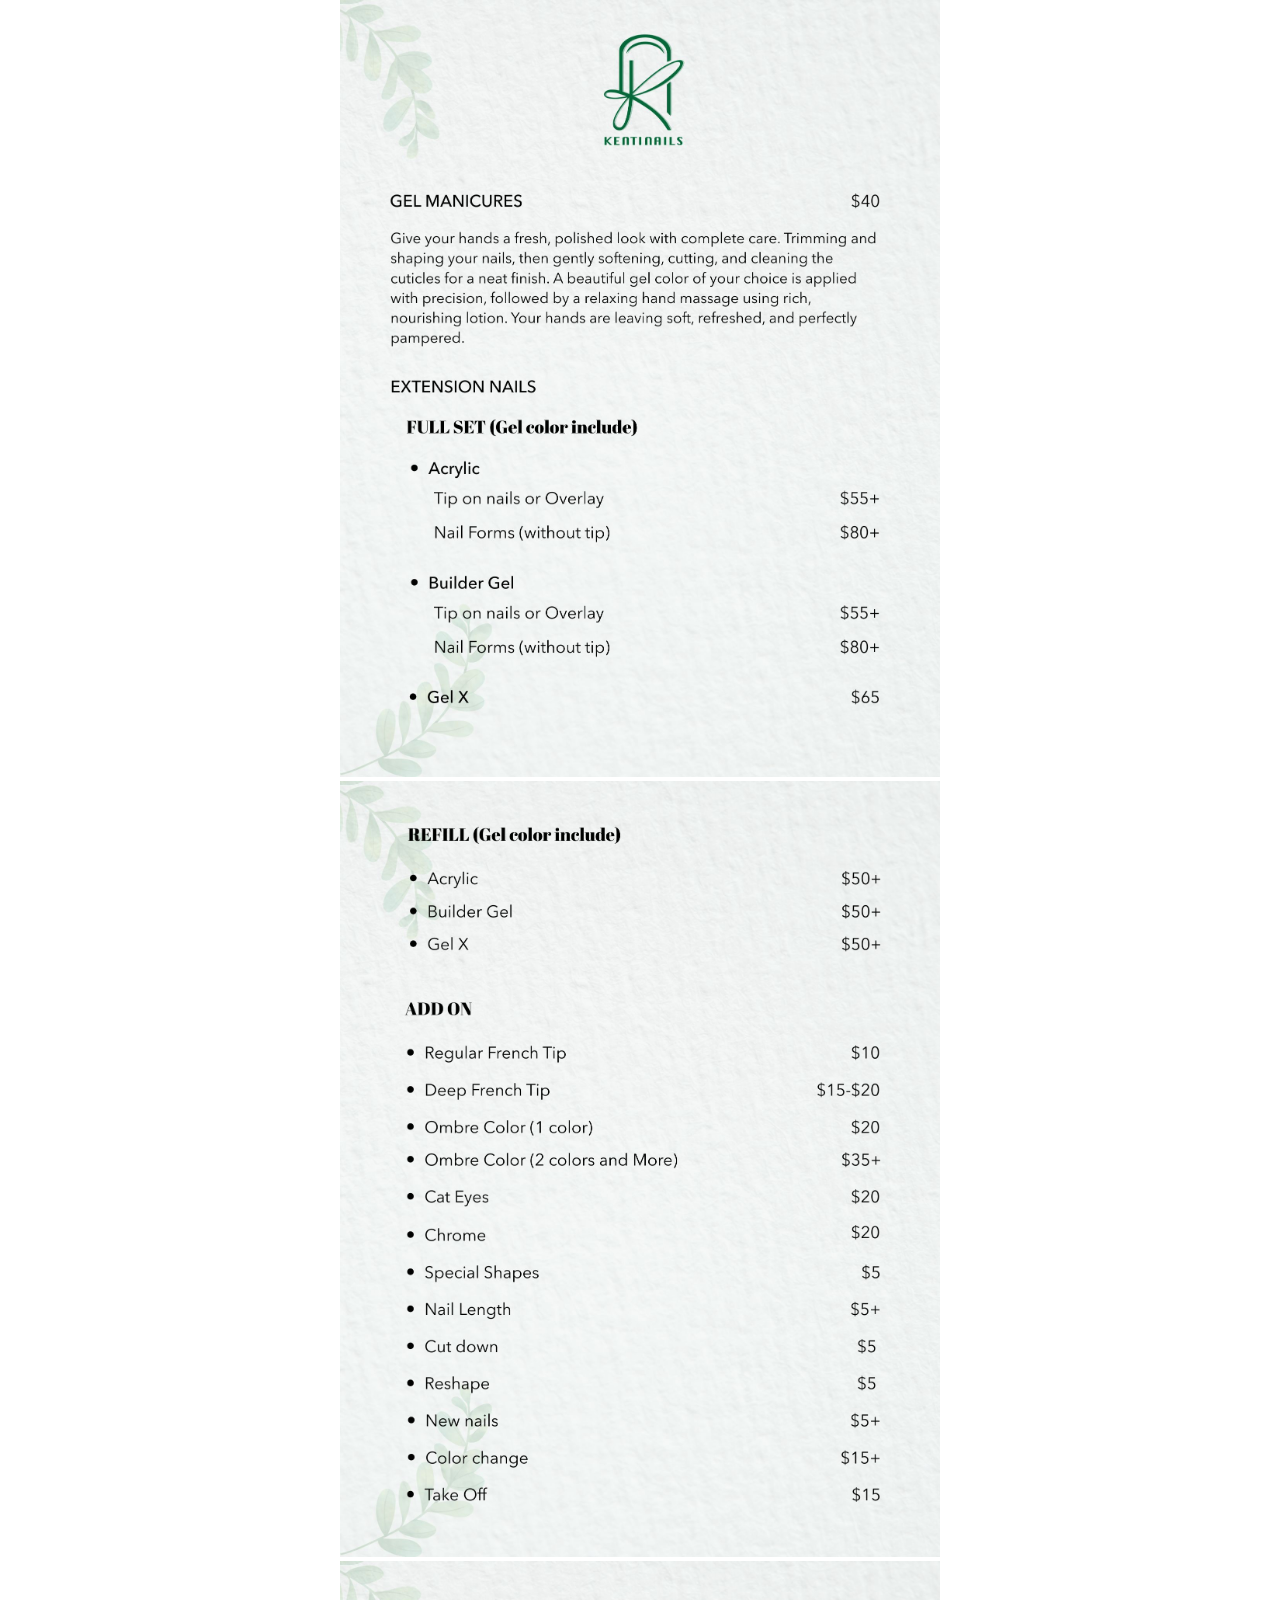
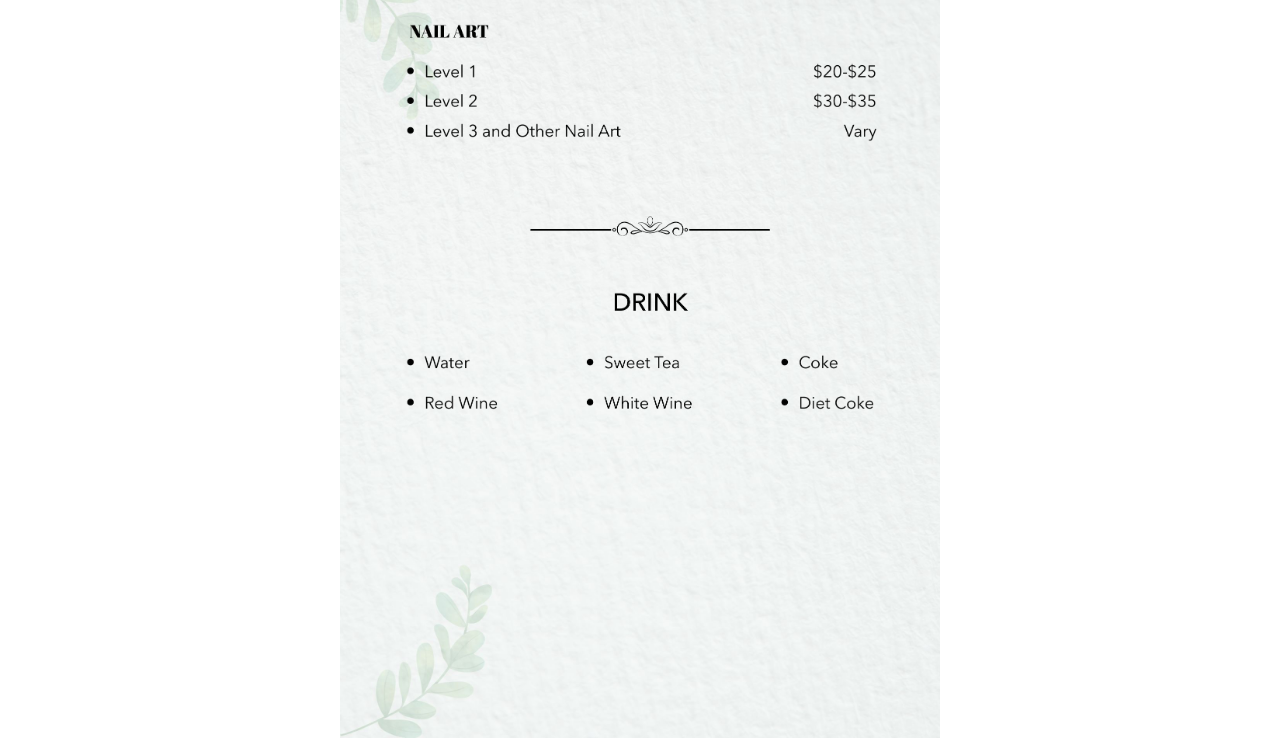
==== index.html @ a051c8b9 "Rename menu.html to index.html" ====
<!DOCTYPE html>
<html lang="en">
<head>
    <meta charset="UTF-8">
    <meta name="viewport" content="width=device-width, initial-scale=1.0">
    <title>Menu Prices</title>
    <link rel="icon" type="image/png" href="Favicon/Logo_Wordmark_MainGreenBG.jpg">
    <link rel="stylesheet" href="menu.css">
</head>
<body>


    <div class="wrapper">
    <img class="img-menu1" src="Images/MENU PRICE 1 update.jpg" alt="Menu Prices 1">
    <img class="img-menu1" src="Images/MENU PRICE 2 update.jpg" alt="Menu Prices 2">
    <img class="img-menu1" src="Images/MENU PRICE 3 update.jpg" alt="Menu Prices 3">
    

    </div>
</body>
</html>
---- menu.css ----
*{
    margin: 0;
    padding: 0;
  }

  .wrapper{
    width: 100%;
  }

 .img-menu1{
    width: 100%;
 }

 .img-menu2{
    width: 100%;
 }

 @media only screen and (min-width:768px) {
    .wrapper{
        width: 600px;
        margin: 0 auto;
    
      }
    }
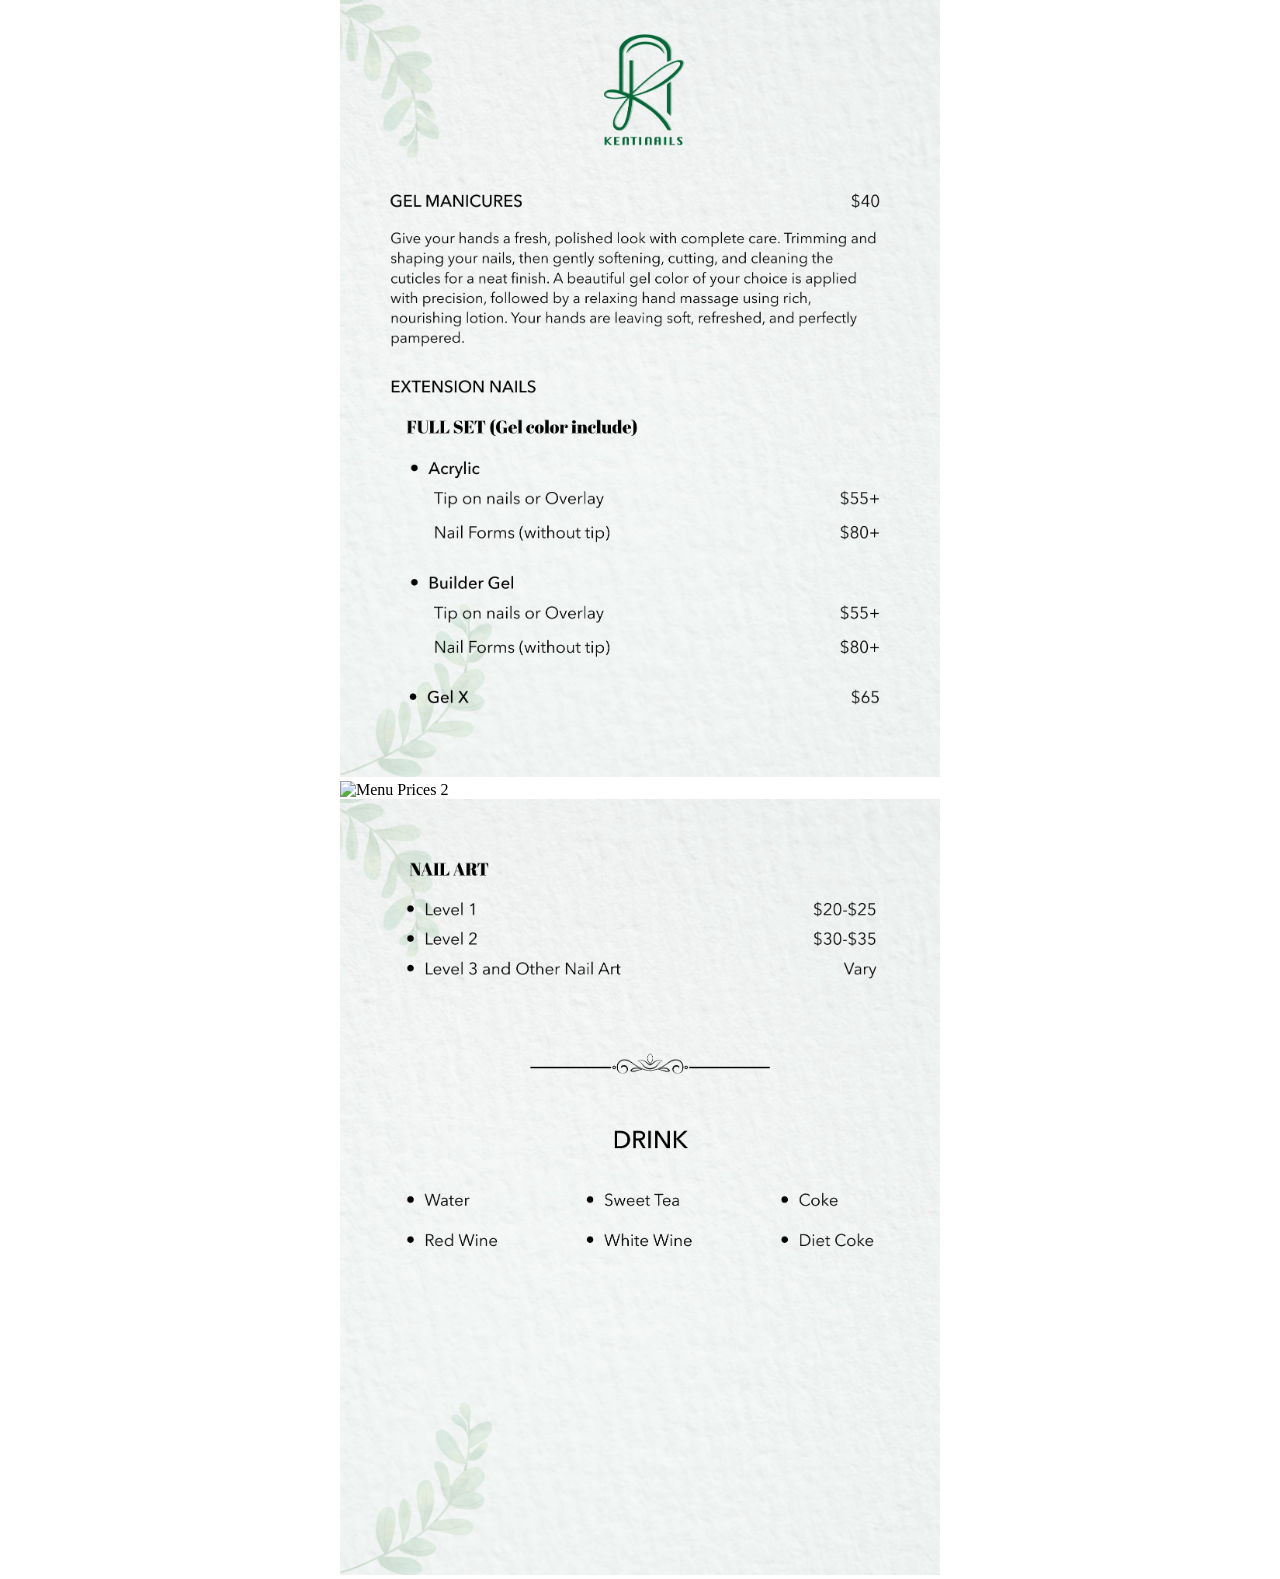
==== commit 98219f7d: "Update index.html" ====
--- a/index.html
+++ b/index.html
@@ -12,7 +12,7 @@
 
     <div class="wrapper">
     <img class="img-menu1" src="Images/MENU PRICE 1 update.jpg" alt="Menu Prices 1">
-    <img class="img-menu1" src="Images/MENU PRICE 2 update.jpg" alt="Menu Prices 2">
+    <img class="img-menu1" src="Images/MENU PRICE 2 up2.jpg" alt="Menu Prices 2">
     <img class="img-menu1" src="Images/MENU PRICE 3 update.jpg" alt="Menu Prices 3">
     
 
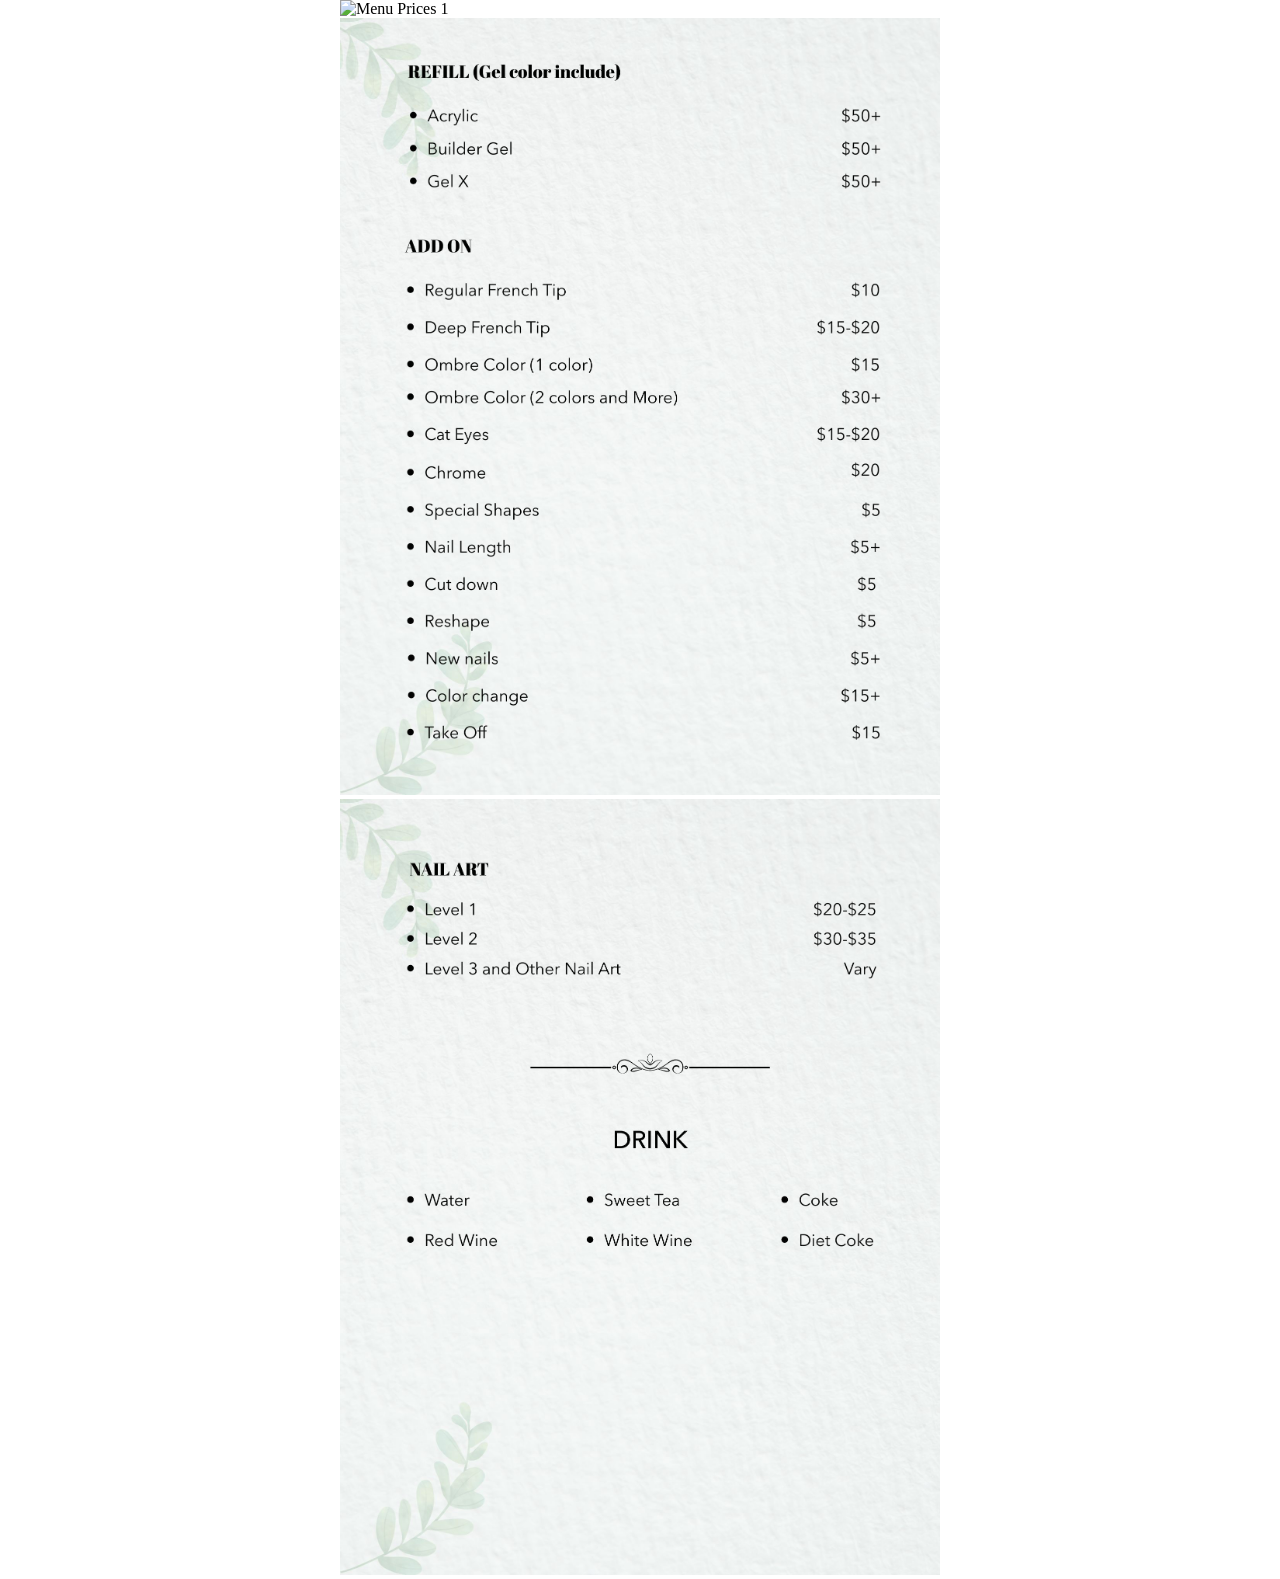
==== commit 18b6b5f6: "Update index.html" ====
--- a/index.html
+++ b/index.html
@@ -11,7 +11,7 @@
 
 
     <div class="wrapper">
-    <img class="img-menu1" src="Images/MENU PRICE 1 update.jpg" alt="Menu Prices 1">
+    <img class="img-menu1" src="Images/MENU PRICE 1 up2.jpg" alt="Menu Prices 1">
     <img class="img-menu1" src="Images/MENU PRICE 2 up2.jpg" alt="Menu Prices 2">
     <img class="img-menu1" src="Images/MENU PRICE 3 update.jpg" alt="Menu Prices 3">
     
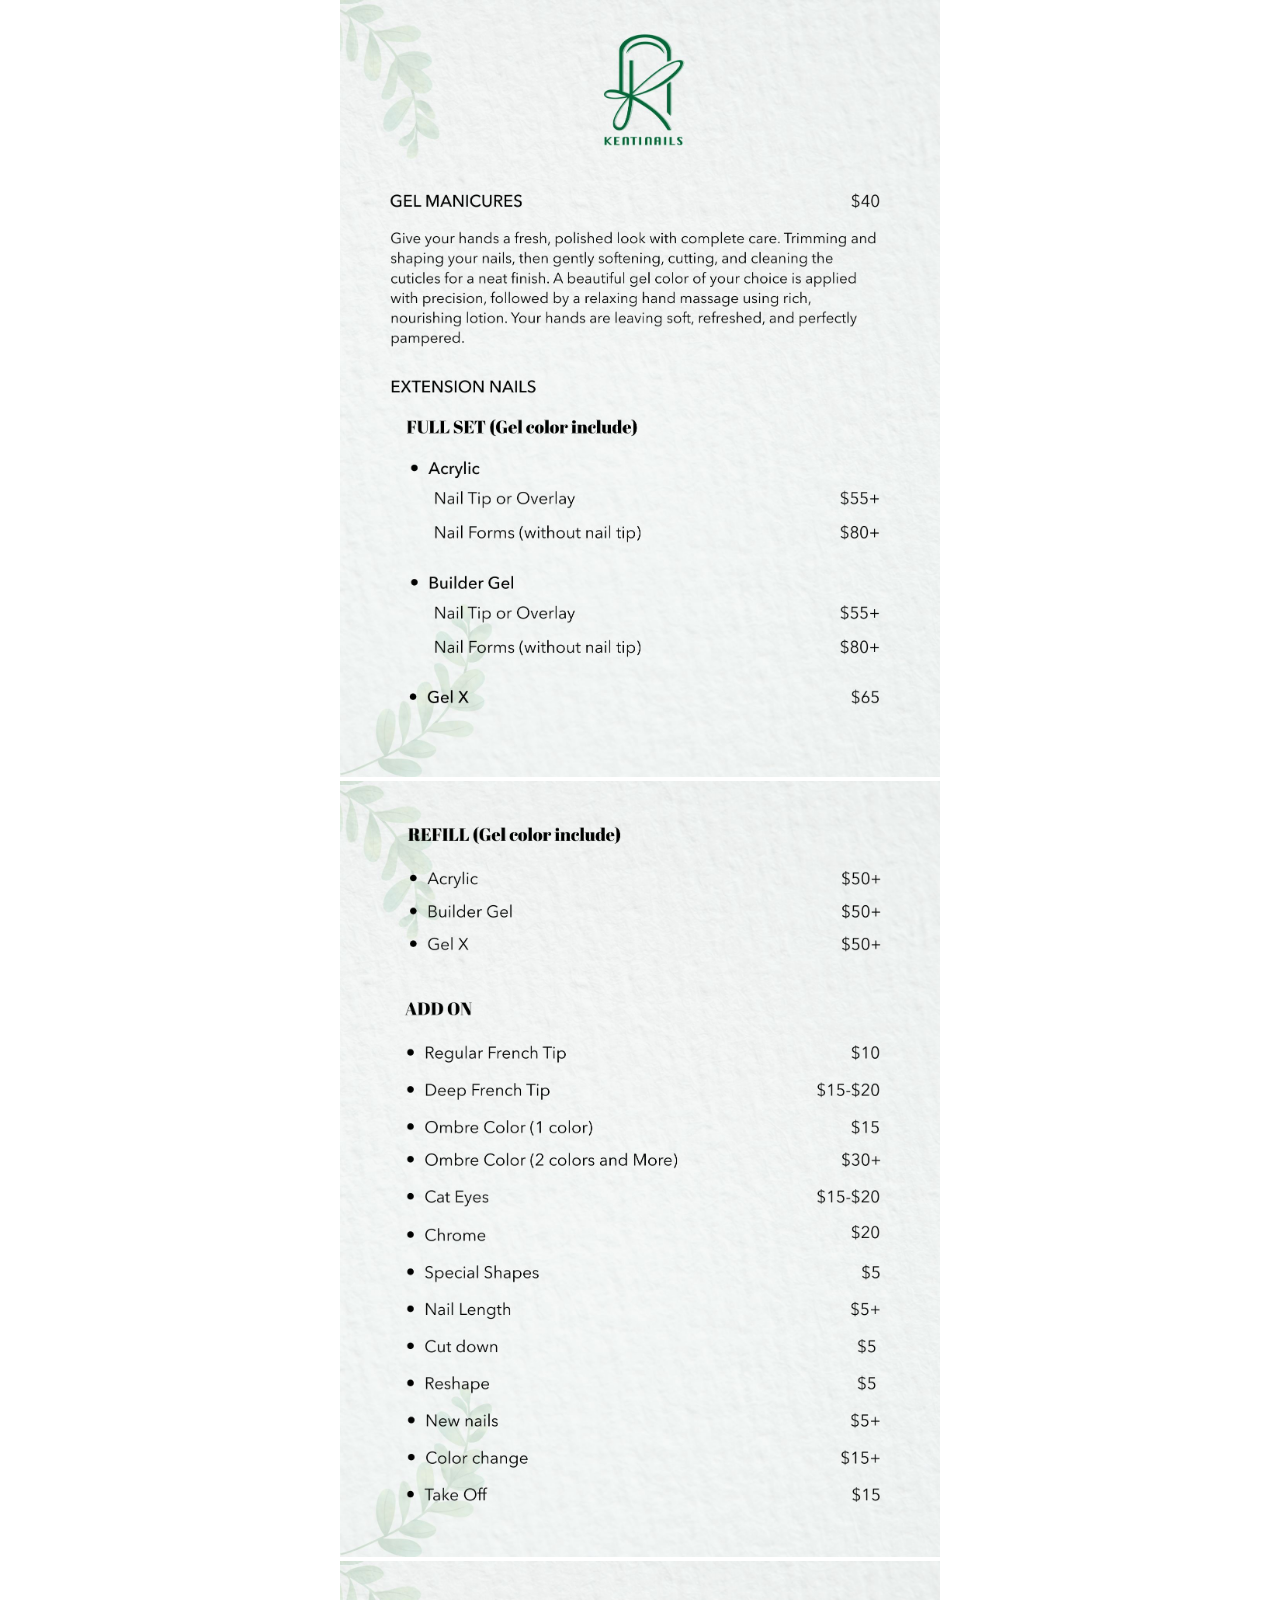
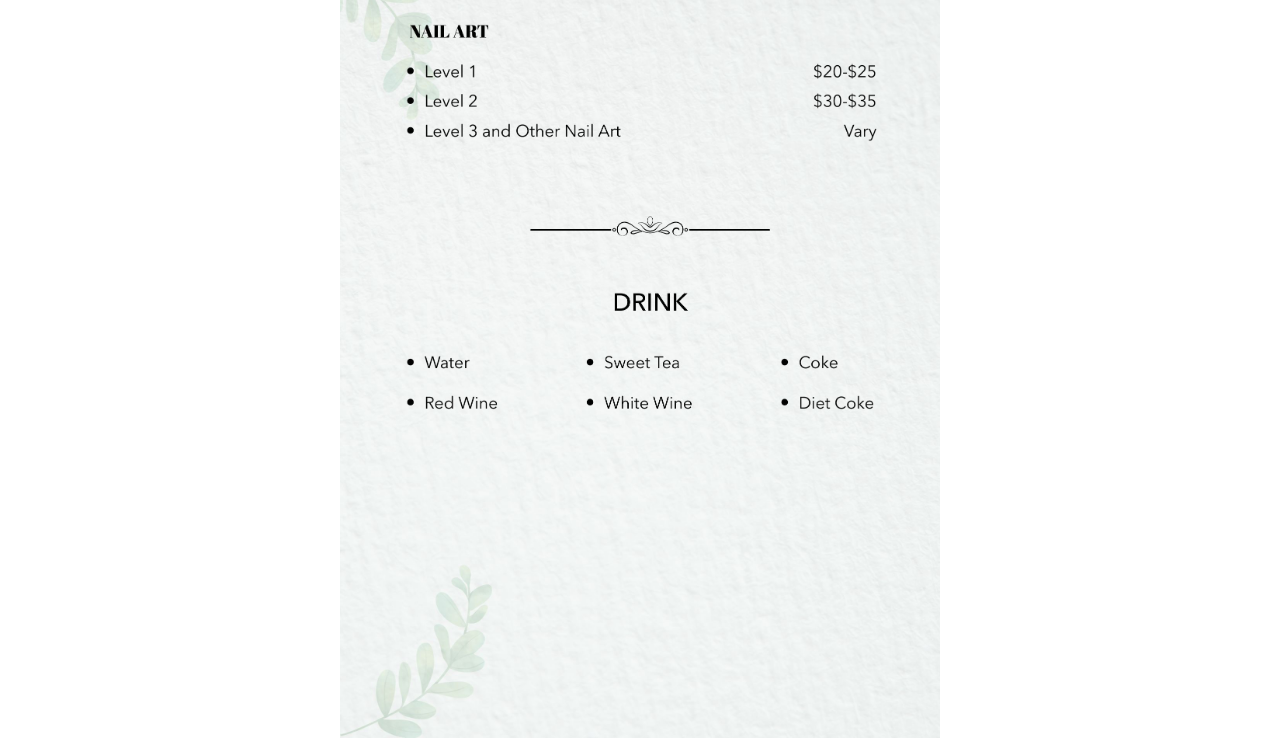
==== commit 3fe32f1b: "Update index.html" ====
--- a/index.html
+++ b/index.html
@@ -11,7 +11,7 @@
 
 
     <div class="wrapper">
-    <img class="img-menu1" src="Images/MENU PRICE 1 up2.jpg" alt="Menu Prices 1">
+    <img class="img-menu1" src="Images/MENU PRICE 1 up3.jpg" alt="Menu Prices 1">
     <img class="img-menu1" src="Images/MENU PRICE 2 up2.jpg" alt="Menu Prices 2">
     <img class="img-menu1" src="Images/MENU PRICE 3 update.jpg" alt="Menu Prices 3">
     
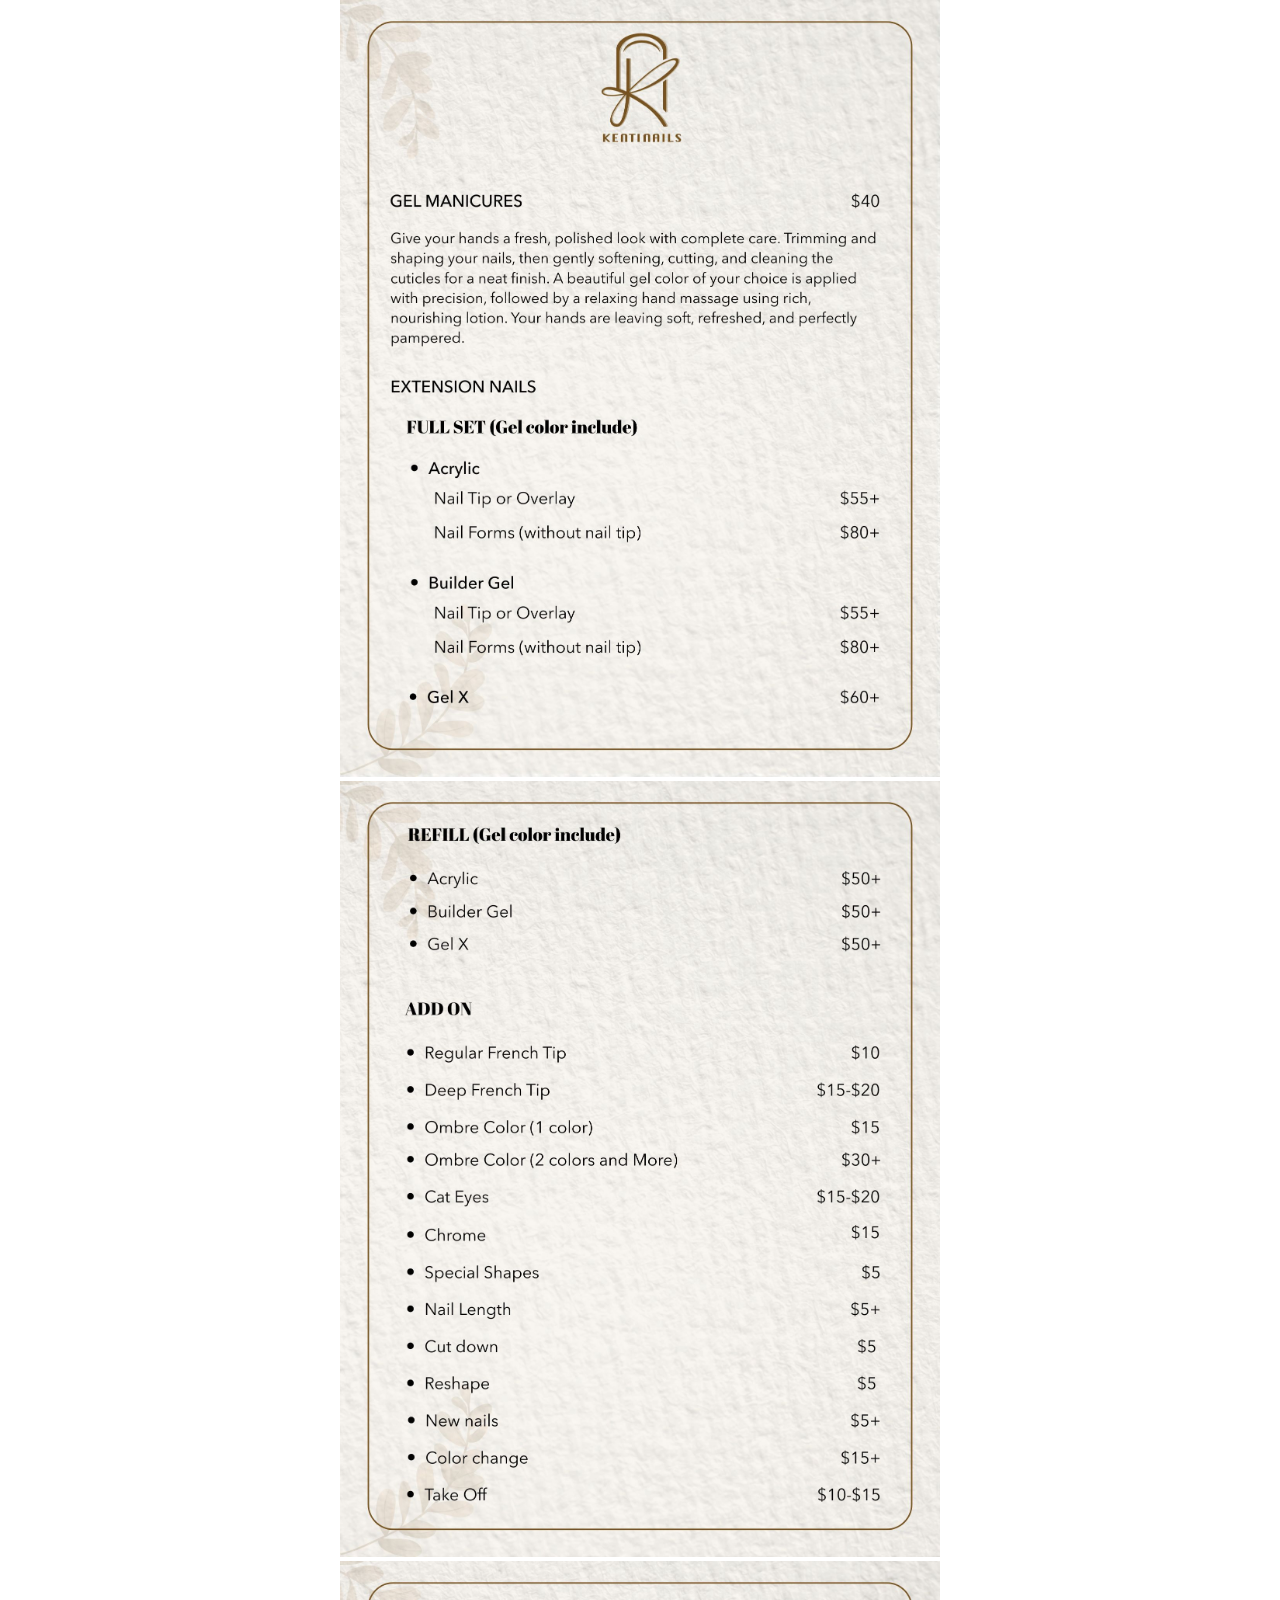
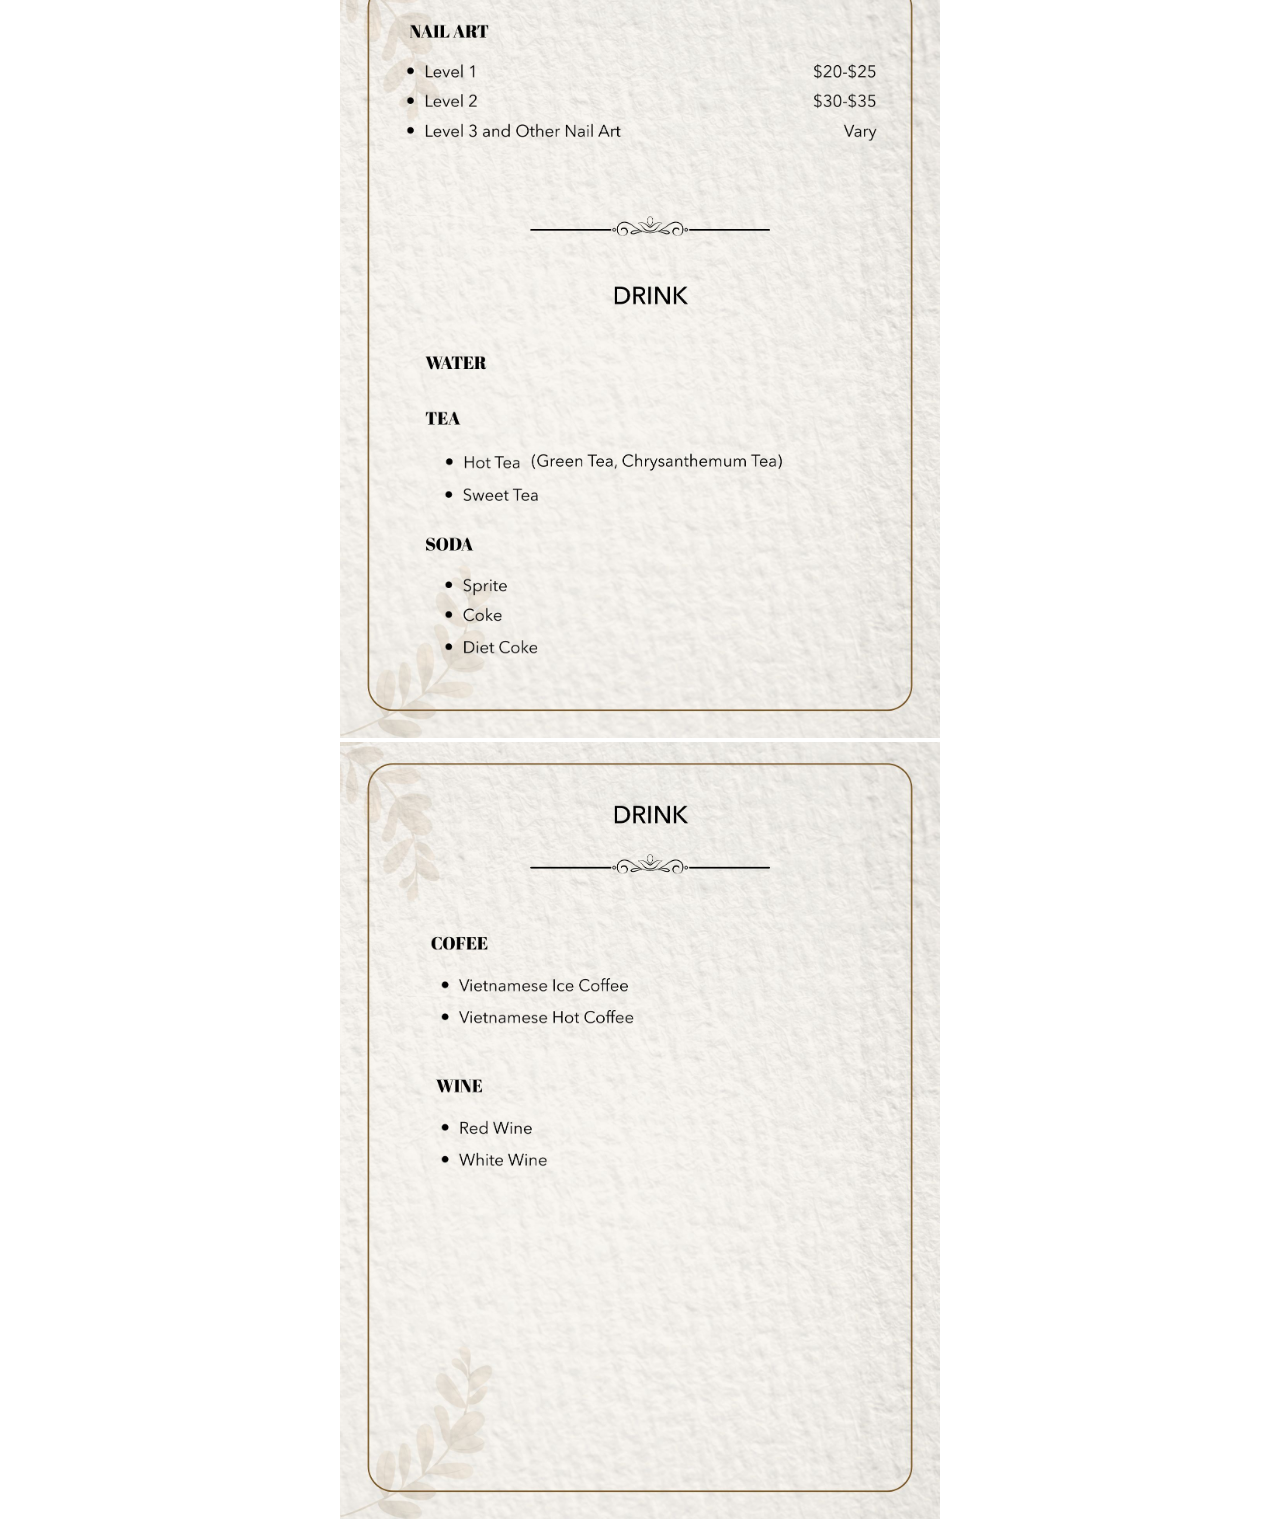
==== commit 1f597447: "Update index.html" ====
--- a/index.html
+++ b/index.html
@@ -11,9 +11,10 @@
 
 
     <div class="wrapper">
-    <img class="img-menu1" src="Images/MENU PRICE 1 up3.jpg" alt="Menu Prices 1">
-    <img class="img-menu1" src="Images/MENU PRICE 2 up2.jpg" alt="Menu Prices 2">
-    <img class="img-menu1" src="Images/MENU PRICE 3 update.jpg" alt="Menu Prices 3">
+    <img class="img-menu1" src="Images/MENU PRICE 1 up4.jpg" alt="Menu Prices 1">
+    <img class="img-menu1" src="Images/MENU PRICE 2 up4.jpg" alt="Menu Prices 2">
+    <img class="img-menu1" src="Images/MENU PRICE 3 up 4.jpg" alt="Menu Prices 3">
+    <img class="img-menu1" src="Images/MENU PRICE 4 up4.jpg" alt="Menu Prices 4">
     
 
     </div>
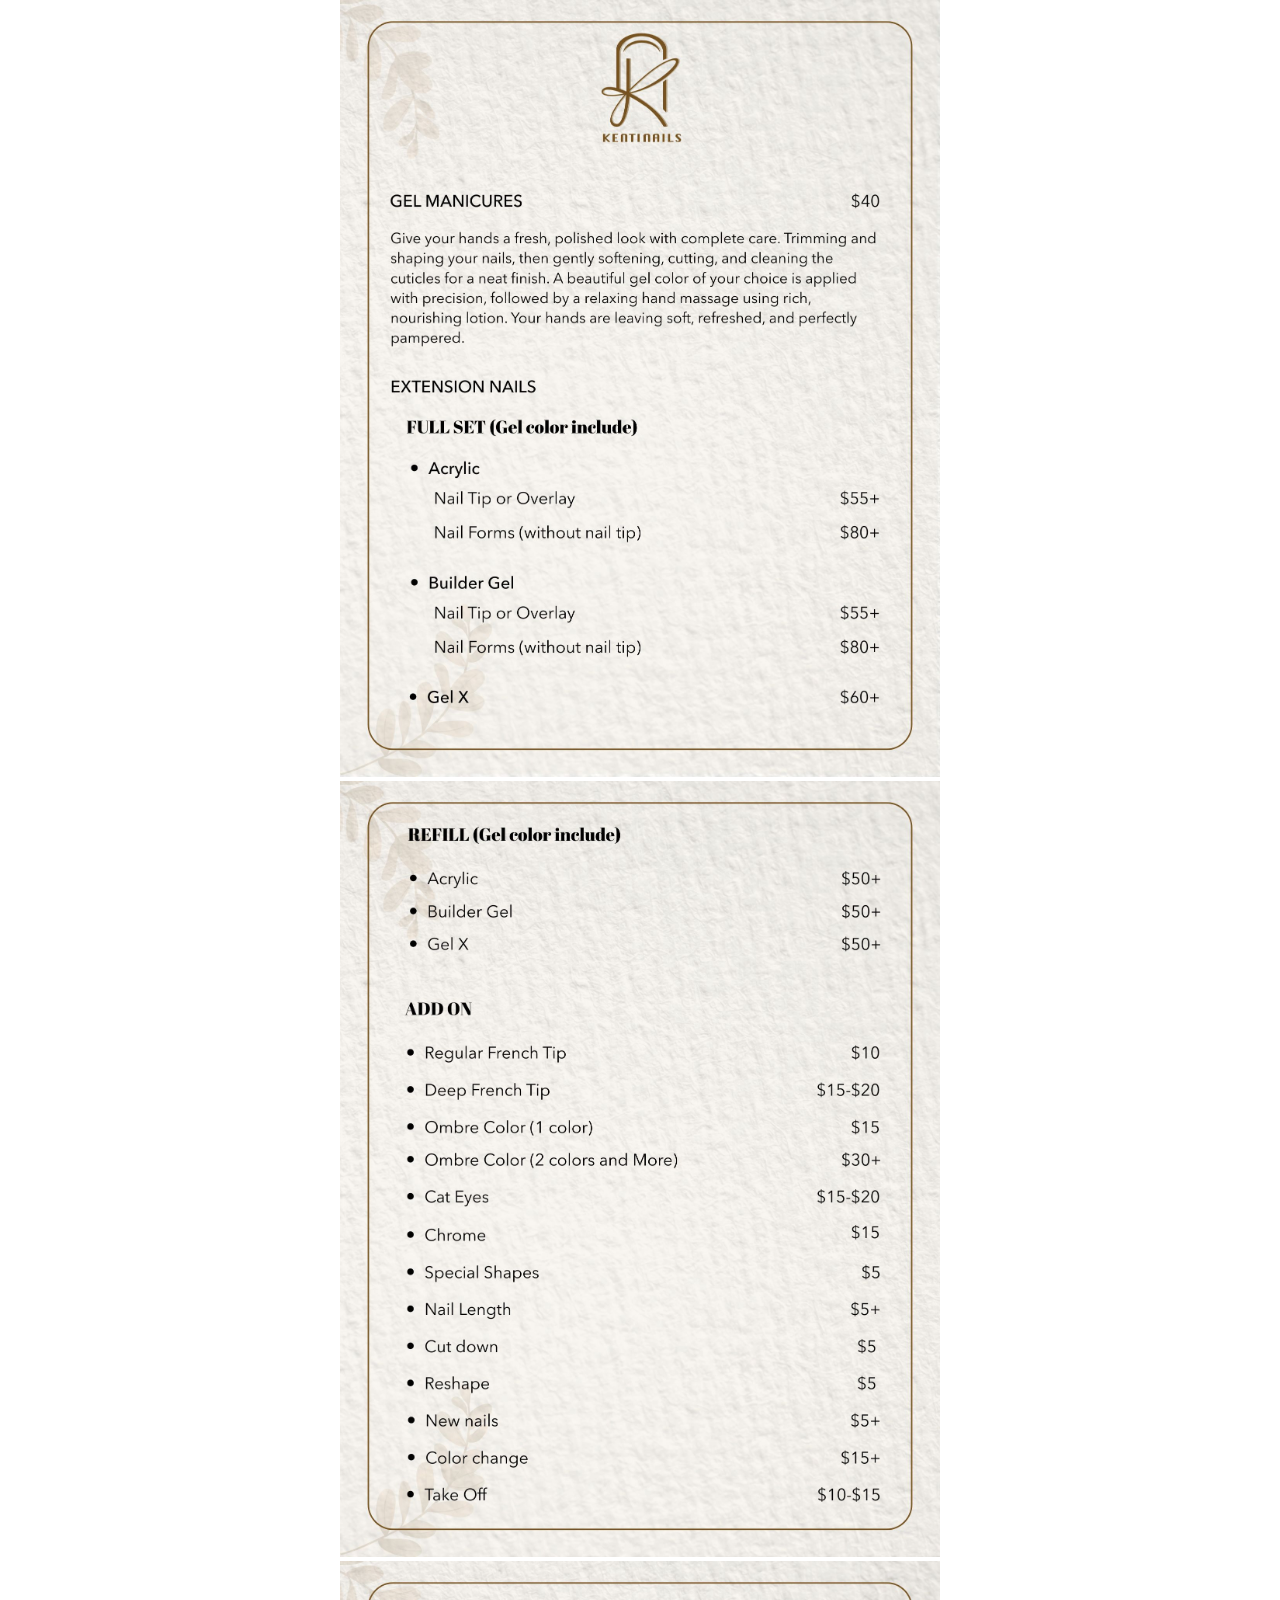
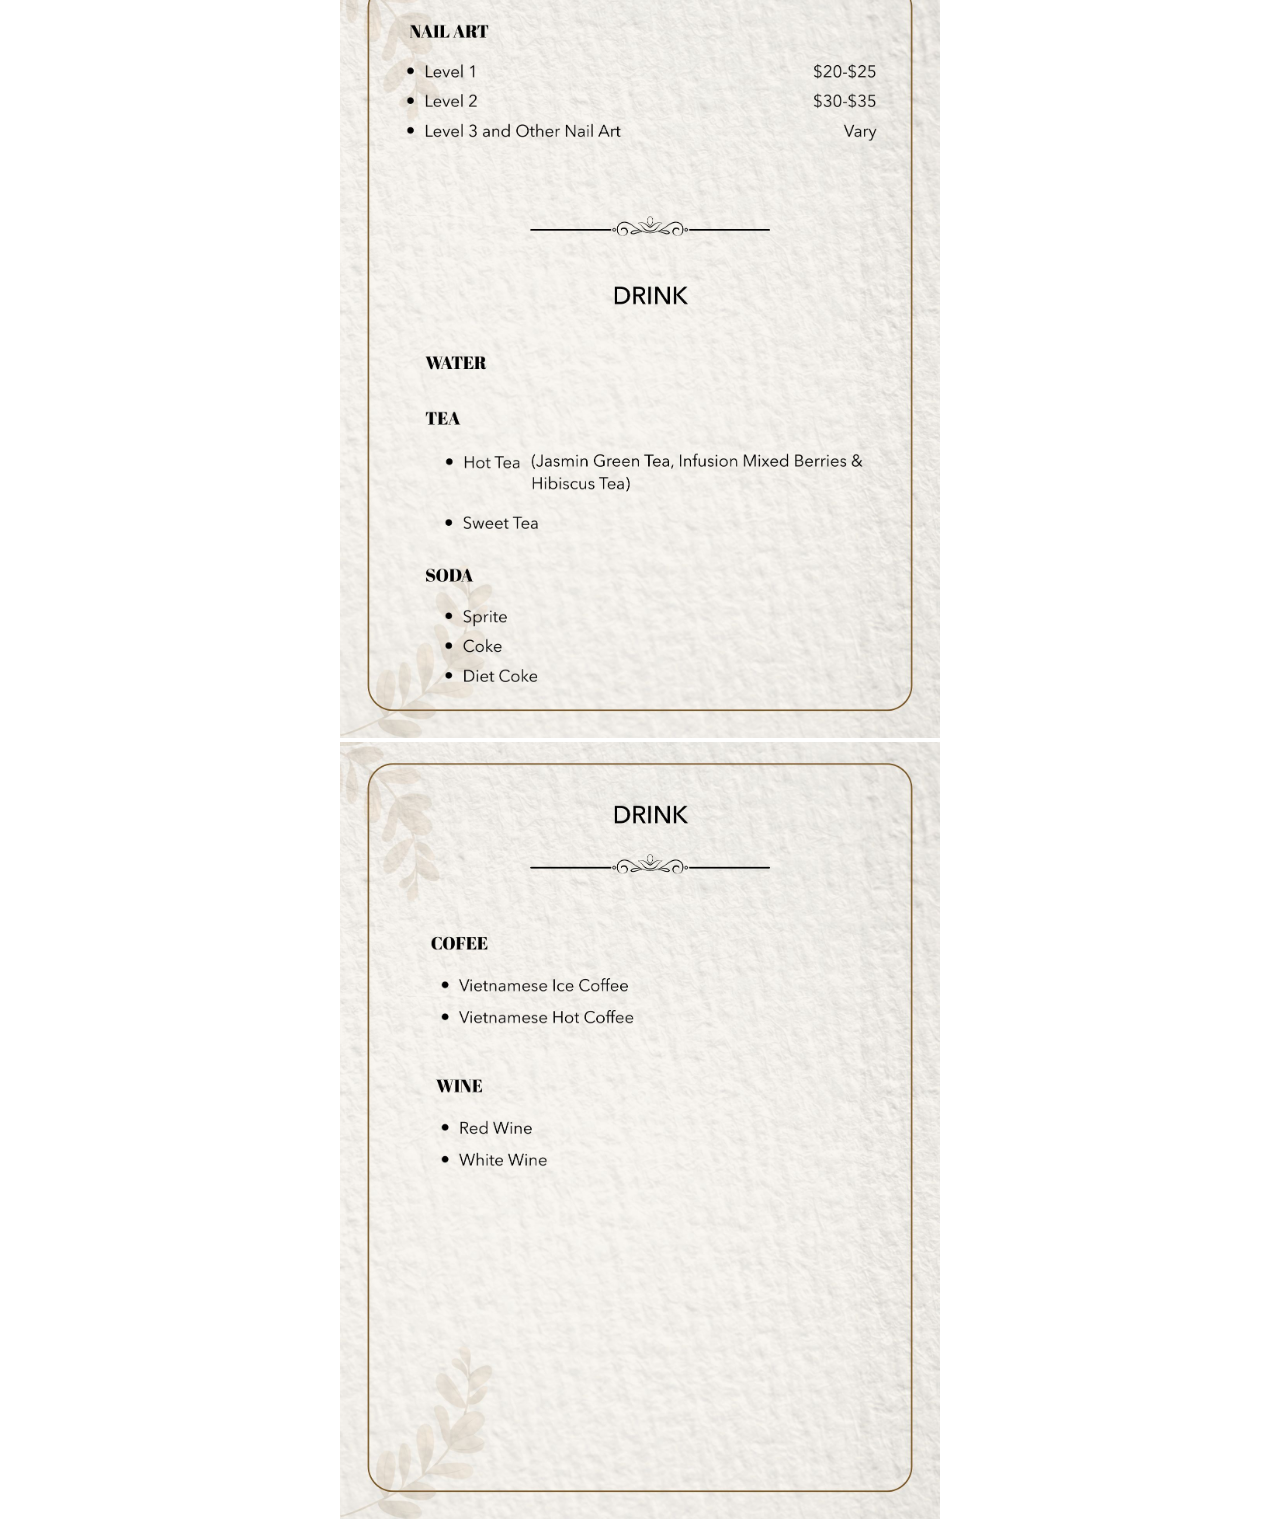
==== commit 1a683e21: "Update index.html" ====
--- a/index.html
+++ b/index.html
@@ -4,17 +4,17 @@
     <meta charset="UTF-8">
     <meta name="viewport" content="width=device-width, initial-scale=1.0">
     <title>Menu Prices</title>
-    <link rel="icon" type="image/png" href="Favicon/Logo_Wordmark_MainGreenBG.jpg">
+    <link rel="icon" type="image/png" href="Favicon/logo_WordmarkBG.png">
     <link rel="stylesheet" href="menu.css">
 </head>
 <body>
 
 
     <div class="wrapper">
-    <img class="img-menu1" src="Images/MENU PRICE 1 up4.jpg" alt="Menu Prices 1">
-    <img class="img-menu1" src="Images/MENU PRICE 2 up4.jpg" alt="Menu Prices 2">
-    <img class="img-menu1" src="Images/MENU PRICE 3 up 4.jpg" alt="Menu Prices 3">
-    <img class="img-menu1" src="Images/MENU PRICE 4 up4.jpg" alt="Menu Prices 4">
+    <img class="img-menu1" src="Images/MENU PRICE 1 up5.jpg" alt="Menu Prices 1">
+    <img class="img-menu1" src="Images/MENU PRICE 2 up5.jpg" alt="Menu Prices 2">
+    <img class="img-menu1" src="Images/MENU PRICE 3 up5.jpg" alt="Menu Prices 3">
+    <img class="img-menu1" src="Images/MENU PRICE 4 up5.jpg" alt="Menu Prices 4">
     
 
     </div>
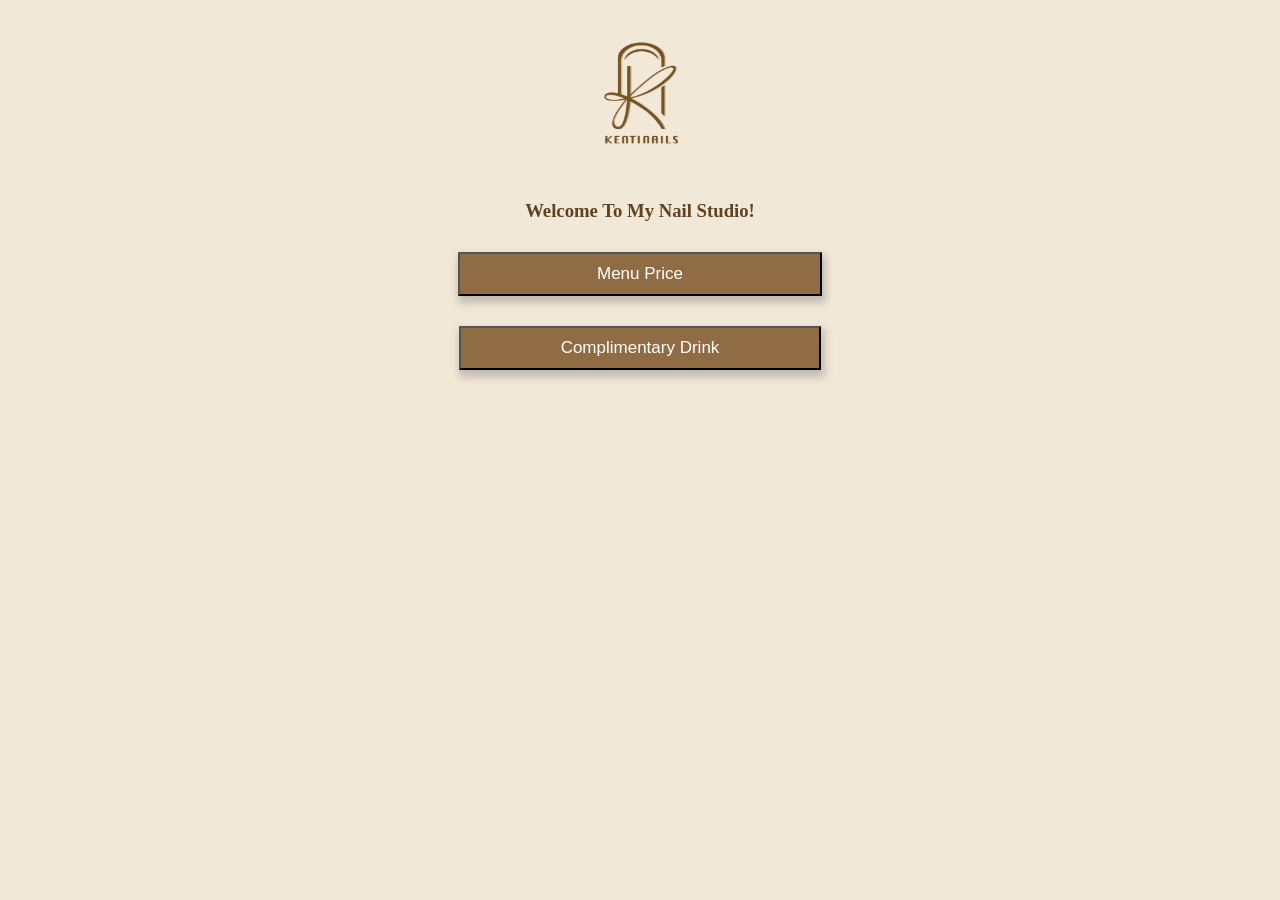
==== commit d9c85242: "Rename Homepage.html to index.html" ====
--- a/index.html
+++ b/index.html
@@ -3,20 +3,28 @@
 <head>
     <meta charset="UTF-8">
     <meta name="viewport" content="width=device-width, initial-scale=1.0">
-    <title>Menu Prices</title>
+    <title>Menu</title>
     <link rel="icon" type="image/png" href="Favicon/logo_WordmarkBG.png">
-    <link rel="stylesheet" href="menu.css">
+    <link rel="stylesheet" href="Homepage.css">
 </head>
 <body>
+    <div class="logo1-container">
+        <img src="Logo/MainLogo_BrownNBG.png" alt="Mainlogo_brown1" width="150" height="150">
+    </div>
 
+<h3 class="center-heading">Welcome To My Nail Studio!</h3>
 
-    <div class="wrapper">
-    <img class="img-menu1" src="Images/MENU PRICE 1 up5.jpg" alt="Menu Prices 1">
-    <img class="img-menu1" src="Images/MENU PRICE 2 up5.jpg" alt="Menu Prices 2">
-    <img class="img-menu1" src="Images/MENU PRICE 3 up5.jpg" alt="Menu Prices 3">
-    <img class="img-menu1" src="Images/MENU PRICE 4 up5.jpg" alt="Menu Prices 4">
-    
+    <div class="menu-container">
+        <a href="menu_price.html">
+            <button class="my-btn-menuprice" type="button">Menu Price</button>
+        </a>
+    </div>
 
+    <div class="drink-container">
+        <a href="menu_drink.html">
+            <button class="my-btn-drink" type="button">Complimentary Drink</button>
+        </a>
     </div>
+
 </body>
 </html>
--- a/Homepage.css
+++ b/Homepage.css
@@ -0,0 +1,65 @@
+*{
+    margin: 0;
+    padding: 0;
+  }
+  body{
+    background-color: #f2e8d8;
+  }
+
+  .logo1-container{
+    display: flex;
+    justify-content: center;
+    align-items: center;
+    padding: 20px 0px 30px;
+
+  }
+
+  .center-heading{
+  text-align: center;
+   padding: 0px 0px 30px;
+   color: rgb(97, 66, 32);
+  }
+
+  .menu-container{
+    display: flex;
+    justify-content: center;
+    align-items: center;
+    padding: 0px 0px 30px 0px;
+  }
+
+  .my-btn-menuprice{
+    cursor: pointer;
+    background-color: rgb(144, 108, 69);
+    color: white;
+    justify-content: center;
+    padding: 10px 137px;
+    box-shadow: 2px 5px 8px 2px #c1bbb1 ;
+    font-size: 17px;
+    font-family: sans-serif;
+
+  }
+  .my-btn-menuprice:hover{
+    background-color: #a98b5b;
+}
+
+  .drink-container{
+    display: flex;
+    justify-content: center;
+    align-items: center;
+    padding: 0px 0px 30px 0px;
+  }
+
+  .my-btn-drink{
+    cursor: pointer;
+    background-color: rgb(144, 108, 69);
+    color: white;
+    justify-content: center;
+    padding: 10px 100px;
+    box-shadow: 2px 5px 8px 2px #c1bbb1 ;
+    font-size: 17px;
+    font-family: sans-serif;
+  }
+
+  .my-btn-drink:hover{
+    background-color: #a98b5b;
+}
